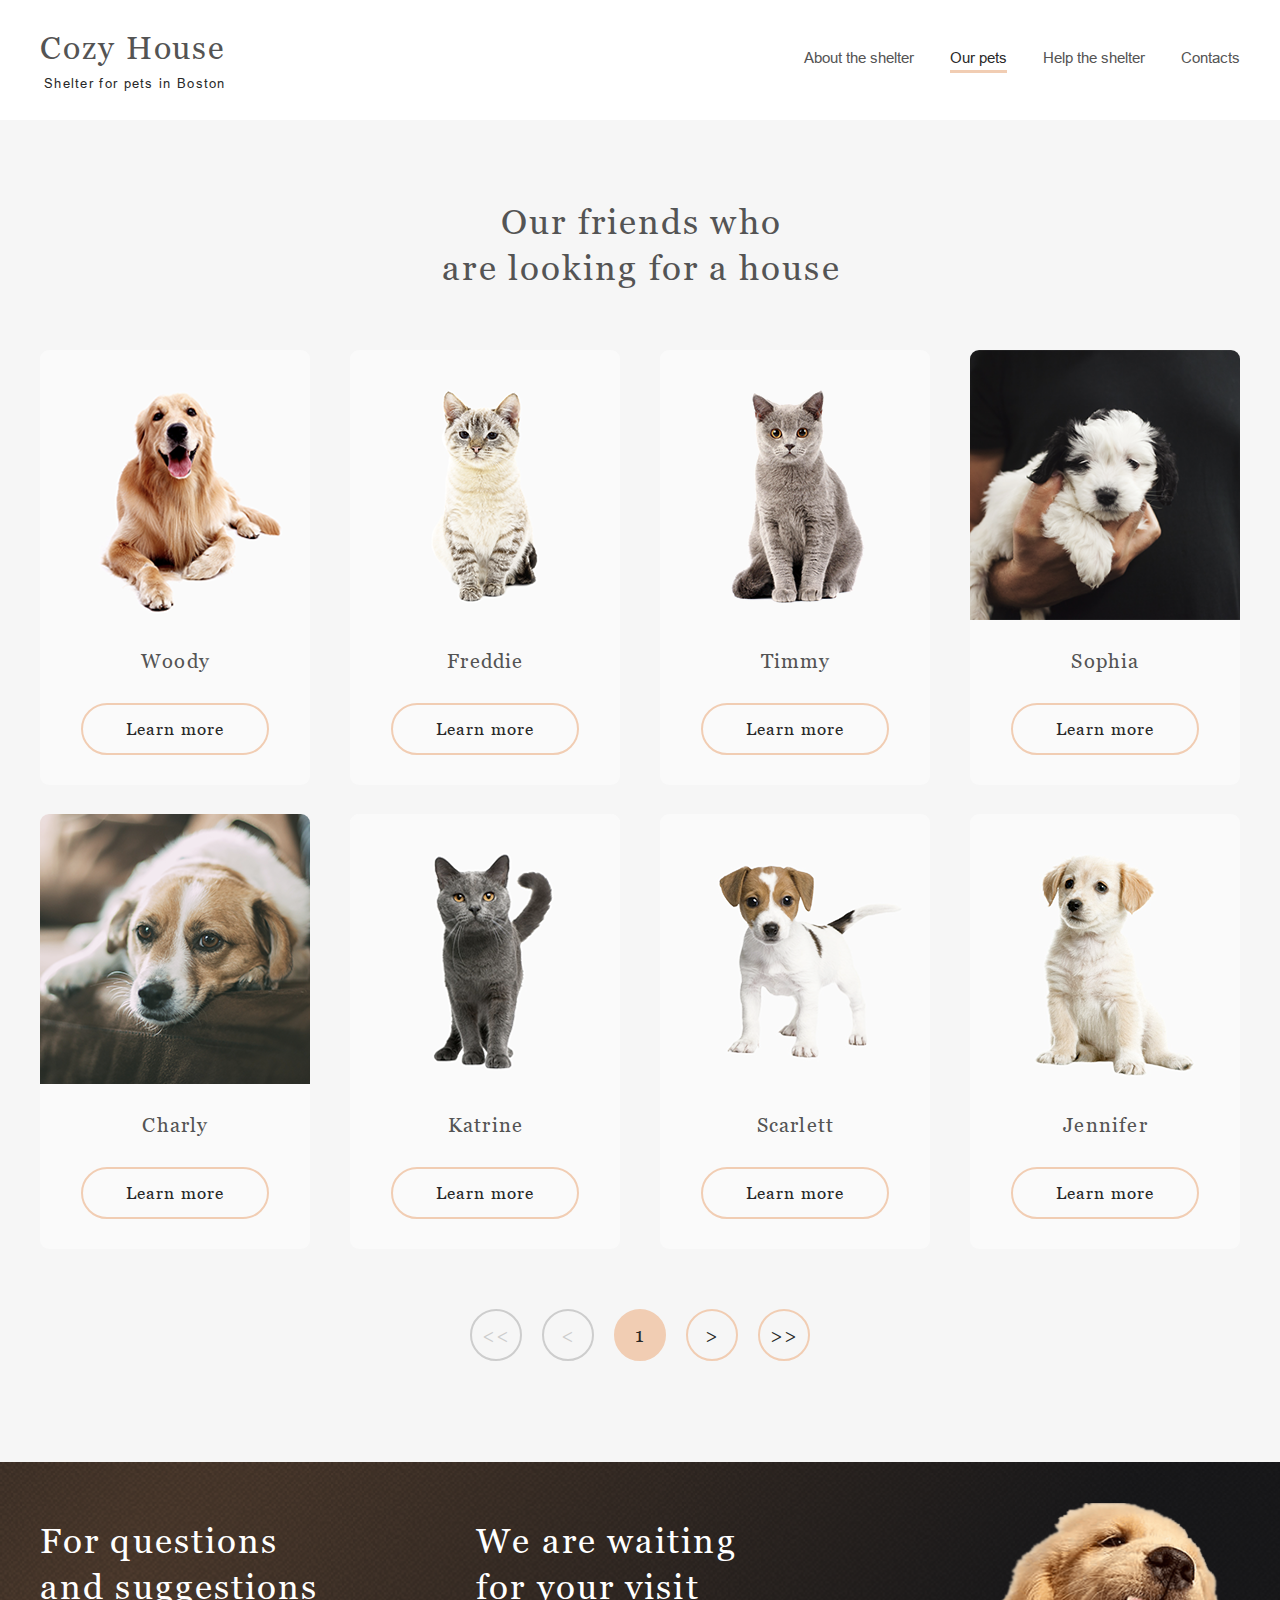
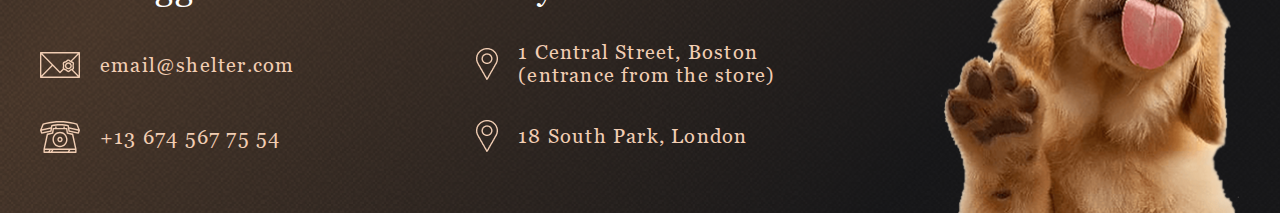
==== pages/pets/index.html @ 8d9d57c0 "init: add project" ====
<!DOCTYPE html>
<html lang="en">

<head>
	<meta charset="UTF-8">
	<meta http-equiv="X-UA-Compatible" content="IE=edge">
	<meta name="viewport" content="width=device-width, initial-scale=1.0">
	<link rel="stylesheet" href="style.css">
	<title>Shelter</title>
	<link rel="icon" href="../../assets/icons/favicon.png" type="image/png">
</head>

<body>
	<div class="wrapper">

		<header class="header">
			<div class="header__container __container">
				<div class="header__logo logo">
					<a class="logo__link" href="../main/index.html">
						<div class="logo__title">
							Cozy House
						</div>
						<div class="logo__text">
							Shelter for pets in Boston
						</div>
					</a>

				</div>
				<div class="header__menu menu">
					<nav class="menu__body">
						<ul class="menu__list">
							<li class="menu__item"><a class="menu__link" href="../main/index.html">About the shelter</a></li>
							<li class="menu__item"><a class="menu__link choose-link">Our pets</a></li>
							<li class="menu__item"><a class="menu__link" href="../main/index.html#help">Help the shelter</a>
							</li>
							<li class="menu__item"><a class="menu__link" href="#contact">Contacts</a></li>
						</ul>
					</nav>
				</div>
				<div class="header__burger burger">

					<a class="burger__menu"><span></span></a>

				</div>
				<div class="burger__back"></div>
			</div>
		</header>

		<main class="main">





			<section class="main__ourfriends ourfriends">
				<div class="ourfriends__container __container">
					<h1 class="ourfriends__title title">Our friends who <br> are looking for a house</h1>

					<div class="ourfriends__slider">


					</div>

					<div class="ourfriends__arrow-buttons">
						<div class="ourfriends__arrow-button b-left-all inactive">&lt;&lt; </div>
						<div class="ourfriends__arrow-button b-left inactive">&lt;</div>
						<div class="ourfriends__arrow-button b-center number">1</div>
						<div class="ourfriends__arrow-button b-right active">&gt;</div>
						<div class="ourfriends__arrow-button b-right-all active">&gt;&gt;</div>
					</div>
				</div>
			</section>


		</main>

		<footer id="contact" class="footer">
			<div class="footer__container __container">
				<div class="footer__content">
					<div class="footer__column1">
						<h2 class="footer__title">For questions and suggestions</h2>
						<div class="footer__contacts">
							<div class="footer__contact-email">
								<a class="footer__contact-link" href="mailto:email@shelter.com">
									<div class="footer__img-icon-contact">
										<img class="footer__img-icon" src="../../assets/icons/icon-email.svg" alt="email">
									</div>
									<div class="footer__text">email@shelter.com</div>
								</a>
							</div>
							<div class="footer__contact-tel">
								<a class="footer__contact-link" href="tel:+136745677554">
									<div class="footer__img-icon-contact">
										<img class="footer__img-icon" src="../../assets/icons/icon-phone.svg" alt="phone">
									</div>
									<div class="footer__text">+13 674 567 75 54</div>
								</a>
							</div>
						</div>
					</div>
					<div class="footer__column2">
						<h2 class="footer__title">We are waiting for your visit</h2>
						<div class="footer__contacts">
							<div class="footer__contact-adr1">
								<a class="footer__contact-link"
									href="https://www.google.com/maps/place/1+Centre+St,+Boston,+MA+02119,+%D0%A1%D0%A8%D0%90/@42.3299237,-71.0923747,19.5z/data=!4m6!3m5!1s0x89e37a260516d22d:0x67663c18c6a54ce9!8m2!3d42.3300628!4d-71.0920028!16s%2Fg%2F11td12jd0m"
									target="_blank">
									<div class="footer__img-icon-contact">
										<img class="footer__img-icon" src="../../assets/icons/pin.png" alt="pin">
									</div>
									<div class="footer__text">1 Central Street, Boston (entrance from the store)</div>
								</a>
							</div>
							<div class="footer__contact-adr2">
								<a class="footer__contact-link"
									href="https://www.google.com/maps/place/South+Park+Court,+18+S+Park+Rd,+London+SW19+8TD,+%D0%92%D0%B5%D0%BB%D0%B8%D0%BA%D0%BE%D0%B1%D1%80%D0%B8%D1%82%D0%B0%D0%BD%D0%B8%D1%8F/@51.4202461,-0.2002622,21z/data=!4m6!3m5!1s0x487608baa7401b31:0x18e66d9fcd2f7d77!8m2!3d51.4202685!4d-0.2001799!16s%2Fg%2F1wtbtc88"
									target="_blank">
									<div class="footer__img-icon-contact">
										<img class="footer__img-icon" src="../../assets/icons/pin.png" alt="pin">
									</div>
									<div class="footer__text">18 South Park, London </div>
								</a>
							</div>
						</div>
					</div>
				</div>
				<div class="footer__photo">
					<img class="footer__img" src="../../assets/images/footer-puppy.png" alt="big dog">
				</div>
			</div>
		</footer>

	</div>
	<script type="module" src="./index.js"></script>
</body>

</html>
---- pages/pets/style.css ----
@font-face {
  font-family: "Georgia";
  src: url("../../assets/fonts/Georgia/Georgia.woff2") format("woff2"),
    url("../../assets/fonts/Georgia/Georgia.woff") format("woff");
  font-weight: normal;
  font-style: normal;
  font-display: swap;
}

@font-face {
  font-family: "Georgia";
  src: url("../../assets/fonts/Georgia/Georgia-Italic.woff2") format("woff2"),
    url("../../assets/fonts/Georgia/Georgia-Italic.woff") format("woff");
  font-weight: normal;
  font-style: italic;
  font-display: swap;
}

@font-face {
  font-family: "Georgia";
  src: url("../../assets/fonts/Georgia/Georgia-BoldItalic.woff2")
      format("woff2"),
    url("../../assets/fonts/Georgia/Georgia-BoldItalic.woff") format("woff");
  font-weight: bold;
  font-style: italic;
  font-display: swap;
}

@font-face {
  font-family: "Georgia";
  src: url("../../assets/fonts/Georgia/Georgia-Bold.woff2") format("woff2"),
    url("../../assets/fonts/Georgia/Georgia-Bold.woff") format("woff");
  font-weight: bold;
  font-style: normal;
  font-display: swap;
}

@font-face {
  font-family: "Arial Narrow";
  src: url("../../assets/fonts/Arial/ArialNarrow-Bold.woff2") format("woff2"),
    url("../../assets/fonts/Arial/ArialNarrow-Bold.woff") format("woff");
  font-weight: bold;
  font-style: normal;
  font-display: swap;
}

@font-face {
  font-family: "Arial Narrow";
  src: url("../../assets/fonts/Arial/ArialNarrow-BoldItalic.woff2")
      format("woff2"),
    url("../../assets/fonts/Arial/ArialNarrow-BoldItalic.woff") format("woff");
  font-weight: bold;
  font-style: italic;
  font-display: swap;
}

@font-face {
  font-family: "Arial";
  src: url("../../assets/fonts/Arial/ArialMT.woff2") format("woff2"),
    url("../../assets/fonts/Arial/ArialMT.woff") format("woff");
  font-weight: normal;
  font-style: normal;
  font-display: swap;
}

@font-face {
  font-family: "Arial";
  src: url("../../assets/fonts/Arial/Arial-ItalicMT.woff2") format("woff2"),
    url("../../assets/fonts/Arial/Arial-ItalicMT.woff") format("woff");
  font-weight: normal;
  font-style: italic;
  font-display: swap;
}

@font-face {
  font-family: "Arial Narrow";
  src: url("../../assets/fonts/Arial/ArialNarrow.woff2") format("woff2"),
    url("../../assets/fonts/Arial/ArialNarrow.woff") format("woff");
  font-weight: normal;
  font-style: normal;
  font-display: swap;
}

@font-face {
  font-family: "Arial Narrow";
  src: url("../../assets/fonts/Arial/ArialNarrow-Italic.woff2") format("woff2"),
    url("../../assets/fonts/Arial/ArialNarrow-Italic.woff") format("woff");
  font-weight: normal;
  font-style: italic;
  font-display: swap;
}

@font-face {
  font-family: "Arial";
  src: url("../../assets/fonts/Arial/Arial-BoldMT.woff2") format("woff2"),
    url("../../assets/fonts/Arial/Arial-BoldMT.woff") format("woff");
  font-weight: bold;
  font-style: normal;
  font-display: swap;
}

@font-face {
  font-family: "Arial";
  src: url("../../assets/fonts/Arial/Arial-BoldItalicMT.woff2") format("woff2"),
    url("../../assets/fonts/Arial/Arial-BoldItalicMT.woff") format("woff");
  font-weight: bold;
  font-style: italic;
  font-display: swap;
}

@font-face {
  font-family: "Arial";
  src: url("../../assets/fonts/Arial/Arial-Black.woff2") format("woff2"),
    url("../../assets/fonts/Arial/Arial-Black.woff") format("woff");
  font-weight: 900;
  font-style: normal;
  font-display: swap;
}

*,
*:before,
*:after {
  padding: 0;
  margin: 0;
  border: 0;
  box-sizing: border-box;
}
a {
  text-decoration: none;
  color: inherit;
}
ul,
ol,
li {
  list-style: none;
}
img {
  vertical-align: top;
}
h1,
h2,
h3,
h4,
h5,
h6 {
  font-size: inherit;
  font-weight: inherit;
}
html,
body {
  height: 100%;
  line-height: 1;
  scroll-behavior: smooth;
}
.wrapper {
  overflow: hidden;
  display: flex;
  flex-direction: column;
  min-height: 100%;
}
.__container {
  max-width: 1280px;
  margin: 0px auto;
  padding: 0px 40px;
}
.header {
  position: absolute;
  width: 100%;
  top: 0;
  left: 0;
  background: #ffffff;
  z-index: 50;
  overflow: hidden;
}
.header__container {
  display: flex;
  padding-top: 30px;
  justify-content: space-between;
}
.header__logo {
  padding-bottom: 29px;
}
.logo__link {
  transition: 0.3s;
}
.logo__title {
  font-family: "Georgia";
  font-style: normal;
  font-weight: 400;

  font-size: 2rem;
  line-height: 110%;
  letter-spacing: 0.06em;
  color: #545454;
  padding: 1px 0px 0px 0px;
}
.logo__text {
  font-family: "Arial";
  font-style: normal;
  font-weight: 400;

  font-size: 0.81rem;
  line-height: 15px;
  letter-spacing: 0.1em;
  color: #292929;
  padding: 10px 0px 0px 4px;
}
.logo__link:hover,
.logo__link:active,
.logo__link:focus {
  opacity: 75%;
  box-shadow: 5px 5px 30px rgba(13, 13, 13, 0.144);
}
.menu__list {
  display: flex;
}
.menu__item {
  padding: 16px 0px 20px 36px;
}
.menu__link {
  font-family: "Arial";
  font-style: normal;
  font-weight: 400;

  font-size: 0.94rem;
  line-height: 160%;
  color: #545454;
  transition: color 0.3s, border-bottom 0.3s;
}
.choose-link {
  position: relative;
  color: #292929;
  cursor: default;
  pointer-events: none;
  border-bottom: 3px solid #f1cdb3;
  padding: 0px 0px 4px 0px;
}
.menu__link:not(.choose-link):hover {
  color: #292929;
}
.menu__link:not(.choose-link):active,
.menu__link:not(.choose-link):focus {
  color: #292929;
  border-bottom: 3px solid #f1cdb3;
  padding: 0px 0px 4px 0px;
}
.header__burger {
  display: none;
}
.burger__menu {
  transition: 0.9s;
}
.burger__back {
  position: fixed;
  visibility: hidden;
  width: 200%;
  height: 200%;
  background: rgba(41, 41, 41, 0.6);
  opacity: 0;
  transition: opacity 0.3s;
  z-index: -1;
  margin: -50px -50px -50px -50px;
}
.burger__back.burger-open {
  visibility: visible;
  opacity: 1;

  z-index: 54;
}
.main {
  flex: 1 1 auto;
  background: #f6f6f6;
}
.main__ourfriends {
  background: #f6f6f6;
}
.ourfriends__container {
  display: flex;
  flex-direction: column;
}
.ourfriends__title {
  padding: 200px 0px 0px 3px;
  align-self: center;
  width: 100%;
  text-align: center;
}
.title {
  font-family: "Georgia";
  font-style: normal;
  font-weight: 400;

  font-size: 2.19rem;
  line-height: 130%;
  letter-spacing: 0.06em;
  color: #545454;
}
.ourfriends__cards {
  display: none;
  padding: 59px 0px 0px 0px;
  margin-bottom: 50px;
  justify-content: center;
  align-items: center;
  gap: 29px 40px;
  flex-wrap: wrap;
  transition: 0.3s;
}
.ourfriends__cards.active {
  display: flex;
}
.ourfriends__slider {
  margin: auto;
  max-width: 1200px;
}
.ourfriends__card {
  display: flex;
  flex-direction: column;
  align-items: center;
  width: 270px;
  background: #fafafa;
  border-radius: 9px;

  transition: 0.9s;
}

.card__photo {
  flex: 1 1 auto;
}
.card__img {
  max-width: 100%;
  height: 270px;
  object-fit: cover;
  border-radius: 9px 9px 0px 0px;
}
.card__name {
  padding: 30px 0px 0px 1px;
  font-family: "Georgia";
  font-style: normal;
  font-weight: 400;

  font-size: 1.25rem;
  line-height: 23px;
  text-align: center;
  letter-spacing: 0.06em;
  color: #545454;
}
.card__button {
  padding: 30px 0px 30px 0px;
  display: flex;
  justify-content: center;
}
.card__text-button {
  display: inline-block;
  border: 2px solid #f1cdb3;
  border-radius: 100px;
  padding: 13px 43px 13px 43px;
  font-family: "Georgia";
  font-style: normal;
  font-weight: 400;

  font-size: 1.06rem;
  line-height: 130%;
  letter-spacing: 0.06em;
  color: #292929;
  transition: 0.3s;
}
.ourfriends__card:hover,
.ourfriends__card:focus,
.ourfriends__card:active {
  background: #ffffff;
  box-shadow: 0px 2px 35px 14px rgba(13, 13, 13, 0.04);
  cursor: pointer;
}
.ourfriends__card:hover .card__text-button {
  background: #fddcc4;
  border: 2px solid #fddcc4;
}
.ourfriends__card:active .card__text-button,
.ourfriends__card:focus .card__text-button {
  background: #fddcc4;
  border: 2px solid #fddcc4;
}

.popup {
  position: fixed;
  width: 100%;
  height: 100%;
  background: rgba(41, 41, 41, 0.6);
  top: 0;
  left: 0;
  display: flex;
  justify-content: center;
  align-items: center;
  opacity: 0;
  visibility: hidden;
  overflow-y: auto;
  overflow-x: hidden;
  transition: all 0.5s;
  z-index: 1;
}
.popup.open {
  opacity: 1;

  visibility: visible;
  transition: all 0.5s;
  z-index: 3000;
}

.popup.open .popup__content {
  transform: translate(0px, 0px);
  opacity: 1;
}
.popup__box {
  min-height: 100%;
  width: 900px;

  display: flex;
  align-items: center;
  justify-content: center;
  z-index: 3;
  transition: all 0.5s;
}
.popup__content {
  color: #000;

  background: #fafafa;
  border-radius: 9px;
  position: relative;
  transition: all 0.5s;
  opacity: 1;

  transform: translate(0px, -100%);
}
.popup__card {
  display: flex;
  max-width: 900px;
}
.popup__img-box {
  display: flex;
  align-items: center;
  flex: 1 0 55.56%;
}
.popup__img {
  width: 500px;
  height: 500px;
  border-radius: 9px 0px 0px 9px;
  object-fit: cover;
}
.popup__info {
  display: flex;
  flex-direction: column;
  flex: 1 0 44.44%;
  padding: 50px 20px 0px 29px;
}
.popup__title {
  margin: 0px 0px 10px 0px;
  font-family: "Georgia";
  font-style: normal;
  font-weight: 400;
  font-size: 2.19rem;
  line-height: 130%;
  letter-spacing: 0.06em;
  color: #000000;
}
.popup__name {
  font-family: "Georgia";
  font-style: normal;
  font-weight: 400;
  font-size: 1.25rem;
  line-height: 115%;
  letter-spacing: 0.06em;
  color: #000000;
}

.popup__text {
  font-family: "Georgia";
  font-style: normal;
  font-weight: 400;
  font-size: 0.94rem;
  padding: 41px 0px 42px 0px;
  line-height: 110%;
  letter-spacing: 0.06em;
  color: #000000;
}

.popup__menu {
  padding: 0px 0px 0px 15px;
}

.popup__block {
  list-style: disc;
  font-weight: 700;
  padding: 0px 0px 12px 0px;
  font-family: "Georgia";
  font-style: normal;
  font-size: 0.94rem;
  line-height: 110%;
  letter-spacing: 0.06em;
  color: #000000;
}
.popup__block::marker {
  color: #f1cdb3;
  font-size: 13px;
}

.block-text {
  font-weight: 400;
}

.popup__close {
  position: absolute;
  right: -41px;
  top: -52px;
  display: flex;
  width: 52px;
  height: 52px;
  justify-content: center;
  align-items: center;
  border: 2px solid #f1cdb3;
  border-radius: 100px;
}
.popup__close-text {
  color: #000;
  font-size: 30px;
  transform: rotate(45deg);
  font-weight: 700;
}
.popup__close:hover {
  background: #fddcc4;
  border: 2px solid #fddcc4;
  cursor: pointer;
}
.popup__close:focus,
.popup__close:active {
  background: #f1cdb3;
  border: 2px solid #f1cdb3;
  cursor: pointer;
}

.ourfriends__arrow-buttons {
  margin: 10px 0px 101px 0px;
  display: flex;
  justify-content: center;
}

.ourfriends__arrow-button {
  display: flex;
  align-items: center;
  justify-content: center;
  width: 52px;
  height: 52px;
  margin: 0px 10px 0px 10px;
  border: 2px solid #cdcdcd;
  border-radius: 100px;
  font-family: "Georgia";
  font-style: normal;
  font-weight: 400;
  font-size: 1.25rem;
  line-height: 115%;
  letter-spacing: 0.06em;
  color: #292929;
  transition: 0.3s;
}

.b-center.number {
  background: #f1cdb3;
  border: 2px solid #f1cdb3;
}
.b-center.number:active {
  background: #f1cdb3;
}

.ourfriends__arrow-button.inactive {
  border: 2px solid #cdcdcd;
  color: #cdcdcd;
}
.ourfriends__arrow-button.active {
  border: 2px solid #f1cdb3;
}
.ourfriends__arrow-button.active:hover {
  border: 2px solid #fddcc4;
  background: #fddcc4;
  cursor: pointer;
}

.footer {
  background: url("../../assets/images/footer-gradient-background.png");
  background-size: cover;
}
.footer__container {
  display: flex;
  align-items: flex-end;
}
.footer__content {
  display: flex;
}
.footer__column1 {
  padding: 0px 126px 0px 0px;
}
.footer__column2 {
  padding: 0px 143px 0px 0px;
}
.footer__title {
  padding: 57px 0px 0px 0px;
  font-family: "Georgia";
  font-style: normal;
  font-weight: 400;
  font-size: 2.19rem;
  line-height: 130%;
  letter-spacing: 0.06em;
  color: #ffffff;
}
.footer__contact-email {
  padding: 39px 0px 0px 0px;
}
.footer__contact-tel {
  padding: 40px 0px 60px 0px;
}
.footer__contact-adr1 {
  padding: 31px 0px 0px 0px;
}
.footer__contact-adr2 {
  padding: 33px 0px 61px 0px;
}
.footer__contact-link {
  display: flex;
  transition: 0.3s;
}
.footer__img-icon-contact {
  display: flex;
  align-items: center;
}
.footer__img-icon {
  padding: 0px 20px 0px 0px;
}
.footer__text {
  display: flex;
  font-family: "Georgia";
  font-style: normal;
  font-weight: 400;

  font-size: 1.25rem;
  line-height: 115%;
  letter-spacing: 0.06em;
  color: #f1cdb3;
  align-items: center;
}
.footer__contact-link:hover .footer__text,
.footer__contact-link:focus .footer__text,
.footer__contact-link:active .footer__text {
  color: #ffffffe0;
}
@media (max-width: 1278.99px) {
  .ourfriends__cards {
    max-height: 1393px;
    overflow: hidden;
    padding-top: 30px;
  }
}
@media (max-width: 1179.99px) {
  .ourfriends__button {
    padding: 60px 0px 100px 2px;
  }
  .footer {
    background: url("../../assets/images/footer-gradient-background768.png");
    background-size: cover;
  }
  .footer__container {
    display: flex;
    flex-wrap: wrap;
    justify-content: center;
    padding-top: 24px;
  }
  .footer__content {
    display: flex;
  }
  .footer__column1 {
    padding: 0px 43px 0px 34px;
  }
  .footer__column2 {
    padding: 0px 34px 0px 0px;
  }
  .footer__title {
    padding: 30px 0px 0px 0px;
  }
  .footer__photo {
    padding: 5px 0px 0px 0px;
  }
}
@media (max-width: 969.99px) {
  .ourfriends__arrow-buttons {
    margin: -10px 0px 77px 0px;
    display: flex;
    justify-content: center;
  }
}
@media (max-width: 859.99px) {
  .__container {
    max-width: 830px;
    padding: 0px 30px;
  }
  .header__container {
    padding-top: 30px;
  }
}
@media (max-width: 767.99px) {
  .popup__card {
    max-width: 630px;
  }
  .popup__img {
    width: 350px;
    height: 350px;
    border-radius: 9px 0px 0px 9px;
  }
  .popup__box {
    width: 630px;
  }
  .popup__info {
    padding: 10px 9px 10px 11px;
  }

  .popup__name {
    font-size: 1.25rem;
    line-height: 115%;
    letter-spacing: 0.06em;
    color: #000000;
  }

  .popup__text {
    font-size: 0.81rem;
    padding: 20px 0px 20px 0px;
  }

  .popup__menu {
    padding: 0px 0px 0px 15px;
  }

  .popup__block {
    padding: 0px 0px 6px 0px;
  }
}
@media (max-width: 766.99px) {
  .header__menu {
    position: fixed;
    top: 0;
    right: -320px;
    height: 100%;
    width: 320px;
    background: #ffffff;
    transition: 0.8s;
    z-index: 55;
  }
  .header__burger {
    position: relative;
    z-index: 125;
    flex: 0 0 50px;
    display: flex;
    justify-content: flex-end;
    align-items: center;
    cursor: pointer;
    transition: 0.8s;
    margin: -30px -19px 0px 0px;
  }
  .burger__menu {
    display: flex;
    position: relative;
    flex: 0 0 30px;
    height: 22px;
    flex-direction: column;
    justify-content: space-between;
    margin: 0px 10px 0px 10px;
  }
  .burger__menu::before,
  .burger__menu::after {
    content: "";
    background-color: #000000;
    height: 2px;
  }
  .burger__menu span {
    background-color: #000000;
    height: 2px;
  }

  body.burger-open {
    overflow: hidden;
  }

  .burger__menu.burger-open {
    transform: rotate(90deg);
  }
  .burger__back.burger-open {
    opacity: 1;

    z-index: 54;
  }
  .header__menu.burger-open {
    right: 0px;
  }
  .menu__body {
    display: flex;
    height: 100%;
    justify-content: center;
    position: relative;
  }
  .menu__list {
    position: absolute;
    flex-direction: column;
    align-items: center;
    justify-content: center;

    margin-top: 248px;
  }

  .menu__item {
    padding: 1px 0px 40px 0px;
  }
  .menu__link {
    font-size: 2rem;
  }
  .choose-link {
    pointer-events: auto;
    padding: 0px 0px 7px 0px;
  }
}
@media (max-width: 744.99px) {
  .ourfriends__container {
    align-items: center;
  }
  .ourfriends__choose {
    padding: 42px 0px 0px 0px;
    justify-content: center;
    flex-wrap: wrap;
    gap: 19px 80px;
    max-width: 330px;
  }
  .card__button {
    padding: 30px 0px 30px 0px;
  }
  .card__text-button {
    padding: 13px 43px 13px 43px;
  }
  .ourfriends__button {
    padding: 42px 0px 42px 0px;
  }
  .button__link {
    padding: 15px 44px 15px 44px;
  }
}
@media (max-width: 639.99px) {
  .ourfriends__cards {
    gap: 30px 40px;
    overflow: hidden;
    padding: 40px 0px 0px 0px;
  }
  .ourfriends__arrow-buttons {
    margin: 4px 0px 43px 0px;
    display: flex;
    justify-content: center;
  }
  .b-left {
    margin: 0px 5px 0px 5px;
  }
  .b-left-all {
    margin: 0px 5px 0px 5px;
  }
  .b-center {
    margin: 0px 5px 0px 5px;
  }
  .b-right {
    margin: 0px 5px 0px 5px;
  }
  .b-right-all {
    margin: 0px 5px 0px 5px;
  }
}
@media (max-width: 629.99px) {
  .footer {
    background: url("../../assets/images/footer-gradient-background320.png");
    background-size: cover;
  }
  .footer__container {
    display: flex;
    flex-wrap: wrap;
  }
  .footer__content {
    display: flex;
    flex-direction: column;
  }
  .footer__column1 {
    padding: 0px 11px 0px 11px;
  }
  .footer__column2 {
    padding: 0px 11px 0px 11px;
  }
  .footer__contact-email {
    padding: 39px 0px 0px 13px;
  }
  .footer__contact-tel {
    padding: 40px 0px 10px 19px;
  }
  .footer__contact-adr1 {
    margin: 0px -10px 0px -11px;
    padding: 39px 0px 0px 0px;
  }
  .footer__contact-adr2 {
    margin: 0px 0px 0px -11px;
    padding: 40px 0px 35px 0px;
  }
  .footer__img-icon-contact {
    display: flex;
    align-items: center;
  }
  .footer__photo {
    display: flex;
  }
}
@media (max-width: 409.99px) {
  .ourfriends__title {
    font-size: 1.56rem;
    padding: 162px 0px 0px 0px;
  }
}
@media (max-width: 344.99px) {
  .__container {
    max-width: 320px;
    padding: 0px 10px;
  }
  .header__container {
    padding-top: 30px;
  }
  .header__logo {
    padding: 0px 0px 29px 10px;
  }
  .header__burger {
    margin: -30px 0px 0px 0px;
  }
  .footer {
    background: url("../../assets/images/footer-gradient-background320.png");
    background-size: cover;
  }
  .footer__container {
    display: flex;
    flex-wrap: wrap;
  }
  .footer__title {
    padding: 30px 0px 0px 0px;

    font-size: 1.56rem;
    text-align: center;
  }
  .footer__content {
    display: flex;
    flex-direction: column;
  }
  .footer__column1 {
    padding: 0px 11px 0px 11px;
  }
  .footer__column2 {
    padding: 0px 11px 0px 11px;
  }
  .footer__contact-email {
    padding: 39px 0px 0px 13px;
  }
  .footer__contact-tel {
    padding: 40px 0px 10px 19px;
  }
  .footer__contact-adr1 {
    margin: 0px -10px 0px -11px;
    padding: 39px 0px 0px 0px;
  }
  .footer__contact-adr2 {
    margin: 0px 0px 0px -11px;
    padding: 40px 0px 35px 0px;
  }
  .footer__img-icon-contact {
    display: flex;
    align-items: center;
  }
  .footer__img-icon {
    padding: 0px 20px 0px 0px;
  }
  .footer__text {
    display: flex;
    font-family: "Georgia";
    font-style: normal;
    font-weight: 400;
    font-size: 1.25rem;
    line-height: 115%;
    letter-spacing: 0.06em;
    color: #f1cdb3;
    align-items: center;
  }
  .footer__photo {
    width: 87%;
    margin: auto;
  }
  .footer__img {
    width: 100%;
  }
}
@media (max-width: 320.99px) {
  .popup__box {
    max-height: 340px;
    width: 240px;
  }
  .popup__title {
    padding: 1px 0px 0px 2px;
  }
  .popup__card {
    flex-direction: column;
    max-width: 240px;
  }

  .popup__img-box {
    display: none;
  }
  .popup__info {
    letter-spacing: 0.11em;
    align-items: center;
    padding: 10px 10px 10px 10px;
  }

  .popup__name {
    text-align: center;

    padding: 0px 0px 0px 0px;
  }

  .popup__text {
    letter-spacing: 0.06em;
    font-size: 0.81rem;
    padding: 18px 0px 22px 0px;
    text-align: justify;
  }

  .popup__menu {
    text-align: left;
  }

  .popup__block {
    text-align: justify;
    padding: 0px 0px 6px 0px;
  }

  .popup__close {
    right: -30px;
    top: -52px;
  }
}
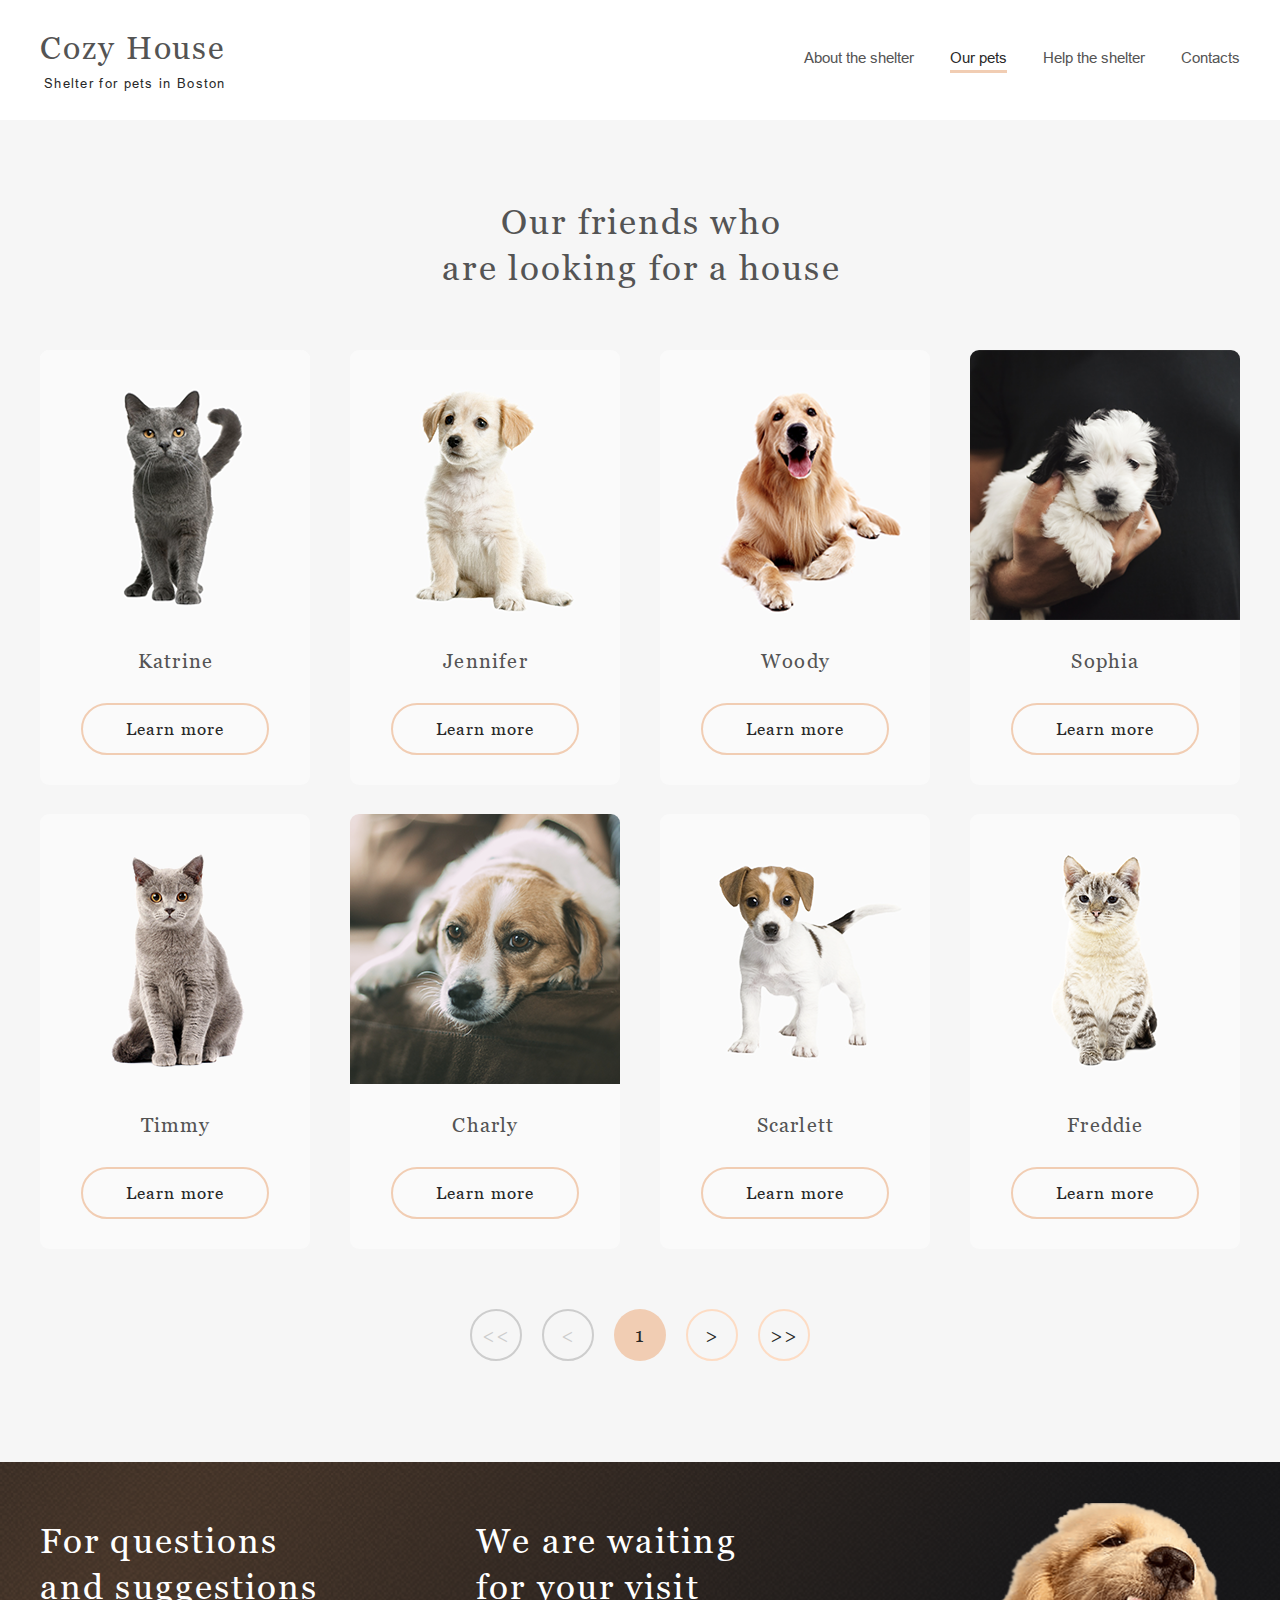
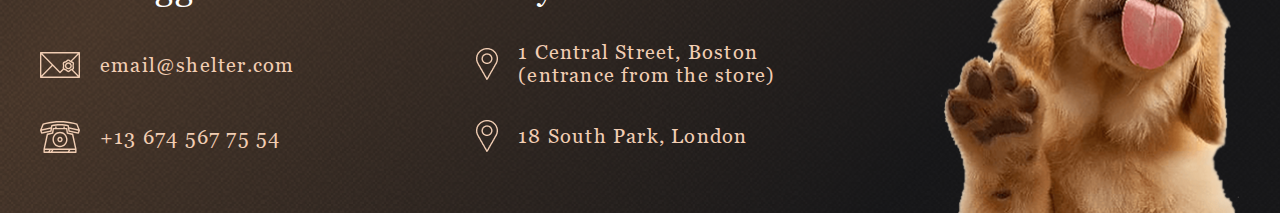
==== commit aa9271cb: "init: add project" ====
--- a/pages/pets/index.html
+++ b/pages/pets/index.html
@@ -30,7 +30,7 @@
 					<nav class="menu__body">
 						<ul class="menu__list">
 							<li class="menu__item"><a class="menu__link" href="../main/index.html">About the shelter</a></li>
-							<li class="menu__item"><a class="menu__link choose-link">Our pets</a></li>
+							<li class="menu__item"><a class="menu__link choose-link" href="">Our pets</a></li>
 							<li class="menu__item"><a class="menu__link" href="../main/index.html#help">Help the shelter</a>
 							</li>
 							<li class="menu__item"><a class="menu__link" href="#contact">Contacts</a></li>
@@ -42,7 +42,6 @@
 					<a class="burger__menu"><span></span></a>
 
 				</div>
-				<div class="burger__back"></div>
 			</div>
 		</header>
 
@@ -55,18 +54,89 @@
 			<section class="main__ourfriends ourfriends">
 				<div class="ourfriends__container __container">
 					<h1 class="ourfriends__title title">Our friends who <br> are looking for a house</h1>
-
 					<div class="ourfriends__slider">
-
-
-					</div>
-
+						<div class="ourfriends__cards cards">
+							<div class="ourfriends__card card">
+								<div class="card__photo">
+									<img class="card__img" src="../../assets/images/katrine.png" alt="katrine">
+								</div>
+								<div class="card__name name">Katrine</div>
+								<div class="card__button">
+									<div class="card__text-button">Learn more</div>
+								</div>
+							</div>
+
+							<div class="ourfriends__card card">
+								<div class="card__photo">
+									<img class="card__img" src="../../assets/images/jennifer.png" alt="jennifer">
+								</div>
+								<div class="card__name name">Jennifer</div>
+								<div class="card__button">
+									<div class="card__text-button">Learn more</div>
+								</div>
+							</div>
+							<div class="ourfriends__card card">
+								<div class="card__photo">
+									<img class="card__img" src="../../assets/images/woody.png" alt="woody">
+								</div>
+								<div class="card__name name">Woody</div>
+								<div class="card__button">
+									<div class="card__text-button">Learn more</div>
+								</div>
+							</div>
+							<div class="ourfriends__card card">
+								<div class="card__photo">
+									<img class="card__img" src="../../assets/images/sophia.png" alt="sophia">
+								</div>
+								<div class="card__name name">Sophia</div>
+								<div class="card__button">
+									<div class="card__text-button">Learn more</div>
+								</div>
+							</div>
+							<div class="ourfriends__card card">
+								<div class="card__photo">
+									<img class="card__img" src="../../assets/images/timmy.png" alt="timmy">
+								</div>
+								<div class="card__name name">Timmy</div>
+								<div class="card__button">
+									<div class="card__text-button">Learn more</div>
+								</div>
+							</div>
+							<div class="ourfriends__card card">
+								<div class="card__photo">
+									<img class="card__img" src="../../assets/images/charly.png" alt="charly">
+								</div>
+								<div class="card__name name">Charly</div>
+								<div class="card__button">
+									<div class="card__text-button">Learn more</div>
+								</div>
+							</div>
+							<div class="ourfriends__card card">
+								<div class="card__photo">
+									<img class="card__img" src="../../assets/images/scarlett.png" alt="scarlett">
+								</div>
+								<div class="card__name name">Scarlett</div>
+								<div class="card__button">
+									<div class="card__text-button">Learn more</div>
+								</div>
+							</div>
+							<div class="ourfriends__card card">
+								<div class="card__photo">
+									<img class="card__img" src="../../assets/images/freddie.png" alt="freddie">
+								</div>
+								<div class="card__name name">Freddie</div>
+								<div class="card__button">
+									<div class="card__text-button">Learn more</div>
+								</div>
+							</div>
+						</div>
+					</div>
 					<div class="ourfriends__arrow-buttons">
-						<div class="ourfriends__arrow-button b-left-all inactive">&lt;&lt; </div>
-						<div class="ourfriends__arrow-button b-left inactive">&lt;</div>
-						<div class="ourfriends__arrow-button b-center number">1</div>
-						<div class="ourfriends__arrow-button b-right active">&gt;</div>
-						<div class="ourfriends__arrow-button b-right-all active">&gt;&gt;</div>
+						<div class="ourfriends__arrow-button-left">&lt;&lt; </div>
+						<div class="ourfriends__arrow-button-left">&lt;</div>
+						<div class="ourfriends__arrow-button-center">1</div>
+						<div class="ourfriends__arrow-button-right">&gt;</div>
+						<div class="ourfriends__arrow-button-right">&gt;&gt;</div>
 					</div>
 				</div>
 			</section>
@@ -74,7 +144,7 @@
 
 		</main>
 
-		<footer id="contact" class="footer">
+		 <footer id="contact" class="footer">
 			<div class="footer__container __container">
 				<div class="footer__content">
 					<div class="footer__column1">
@@ -128,10 +198,10 @@
 					<img class="footer__img" src="../../assets/images/footer-puppy.png" alt="big dog">
 				</div>
 			</div>
-		</footer>
+		</footer> 
 
 	</div>
-	<script type="module" src="./index.js"></script>
+	<script src="index.js"></script>
 </body>
 
 </html>--- a/pages/pets/style.css
+++ b/pages/pets/style.css
@@ -187,7 +187,7 @@
   font-family: "Georgia";
   font-style: normal;
   font-weight: 400;
-
+  /* font-size: 32px; */
   font-size: 2rem;
   line-height: 110%;
   letter-spacing: 0.06em;
@@ -198,7 +198,7 @@
   font-family: "Arial";
   font-style: normal;
   font-weight: 400;
-
+  /* font-size: 13px; */
   font-size: 0.81rem;
   line-height: 15px;
   letter-spacing: 0.1em;
@@ -221,11 +221,11 @@
   font-family: "Arial";
   font-style: normal;
   font-weight: 400;
-
+  /* font-size: 15px; */
   font-size: 0.94rem;
   line-height: 160%;
   color: #545454;
-  transition: color 0.3s, border-bottom 0.3s;
+  transition: 0.3s;
 }
 .choose-link {
   position: relative;
@@ -247,26 +247,6 @@
 .header__burger {
   display: none;
 }
-.burger__menu {
-  transition: 0.9s;
-}
-.burger__back {
-  position: fixed;
-  visibility: hidden;
-  width: 200%;
-  height: 200%;
-  background: rgba(41, 41, 41, 0.6);
-  opacity: 0;
-  transition: opacity 0.3s;
-  z-index: -1;
-  margin: -50px -50px -50px -50px;
-}
-.burger__back.burger-open {
-  visibility: visible;
-  opacity: 1;
-
-  z-index: 54;
-}
 .main {
   flex: 1 1 auto;
   background: #f6f6f6;
@@ -288,14 +268,14 @@
   font-family: "Georgia";
   font-style: normal;
   font-weight: 400;
-
+  /* font-size: 35px; */
   font-size: 2.19rem;
   line-height: 130%;
   letter-spacing: 0.06em;
   color: #545454;
 }
 .ourfriends__cards {
-  display: none;
+  display: flex;
   padding: 59px 0px 0px 0px;
   margin-bottom: 50px;
   justify-content: center;
@@ -304,12 +284,8 @@
   flex-wrap: wrap;
   transition: 0.3s;
 }
-.ourfriends__cards.active {
-  display: flex;
-}
 .ourfriends__slider {
   margin: auto;
-  max-width: 1200px;
 }
 .ourfriends__card {
   display: flex;
@@ -318,10 +294,12 @@
   width: 270px;
   background: #fafafa;
   border-radius: 9px;
-
-  transition: 0.9s;
-}
-
+  transition: 0.3s;
+}
+.card {
+  display: flex;
+  flex-direction: column;
+}
 .card__photo {
   flex: 1 1 auto;
 }
@@ -336,7 +314,7 @@
   font-family: "Georgia";
   font-style: normal;
   font-weight: 400;
-
+  /* font-size: 20px; */
   font-size: 1.25rem;
   line-height: 23px;
   text-align: center;
@@ -356,7 +334,7 @@
   font-family: "Georgia";
   font-style: normal;
   font-weight: 400;
-
+  /* font-size: 17px; */
   font-size: 1.06rem;
   line-height: 130%;
   letter-spacing: 0.06em;
@@ -379,170 +357,12 @@
   background: #fddcc4;
   border: 2px solid #fddcc4;
 }
-
-.popup {
-  position: fixed;
-  width: 100%;
-  height: 100%;
-  background: rgba(41, 41, 41, 0.6);
-  top: 0;
-  left: 0;
-  display: flex;
-  justify-content: center;
-  align-items: center;
-  opacity: 0;
-  visibility: hidden;
-  overflow-y: auto;
-  overflow-x: hidden;
-  transition: all 0.5s;
-  z-index: 1;
-}
-.popup.open {
-  opacity: 1;
-
-  visibility: visible;
-  transition: all 0.5s;
-  z-index: 3000;
-}
-
-.popup.open .popup__content {
-  transform: translate(0px, 0px);
-  opacity: 1;
-}
-.popup__box {
-  min-height: 100%;
-  width: 900px;
-
-  display: flex;
-  align-items: center;
-  justify-content: center;
-  z-index: 3;
-  transition: all 0.5s;
-}
-.popup__content {
-  color: #000;
-
-  background: #fafafa;
-  border-radius: 9px;
-  position: relative;
-  transition: all 0.5s;
-  opacity: 1;
-
-  transform: translate(0px, -100%);
-}
-.popup__card {
-  display: flex;
-  max-width: 900px;
-}
-.popup__img-box {
-  display: flex;
-  align-items: center;
-  flex: 1 0 55.56%;
-}
-.popup__img {
-  width: 500px;
-  height: 500px;
-  border-radius: 9px 0px 0px 9px;
-  object-fit: cover;
-}
-.popup__info {
-  display: flex;
-  flex-direction: column;
-  flex: 1 0 44.44%;
-  padding: 50px 20px 0px 29px;
-}
-.popup__title {
-  margin: 0px 0px 10px 0px;
-  font-family: "Georgia";
-  font-style: normal;
-  font-weight: 400;
-  font-size: 2.19rem;
-  line-height: 130%;
-  letter-spacing: 0.06em;
-  color: #000000;
-}
-.popup__name {
-  font-family: "Georgia";
-  font-style: normal;
-  font-weight: 400;
-  font-size: 1.25rem;
-  line-height: 115%;
-  letter-spacing: 0.06em;
-  color: #000000;
-}
-
-.popup__text {
-  font-family: "Georgia";
-  font-style: normal;
-  font-weight: 400;
-  font-size: 0.94rem;
-  padding: 41px 0px 42px 0px;
-  line-height: 110%;
-  letter-spacing: 0.06em;
-  color: #000000;
-}
-
-.popup__menu {
-  padding: 0px 0px 0px 15px;
-}
-
-.popup__block {
-  list-style: disc;
-  font-weight: 700;
-  padding: 0px 0px 12px 0px;
-  font-family: "Georgia";
-  font-style: normal;
-  font-size: 0.94rem;
-  line-height: 110%;
-  letter-spacing: 0.06em;
-  color: #000000;
-}
-.popup__block::marker {
-  color: #f1cdb3;
-  font-size: 13px;
-}
-
-.block-text {
-  font-weight: 400;
-}
-
-.popup__close {
-  position: absolute;
-  right: -41px;
-  top: -52px;
-  display: flex;
-  width: 52px;
-  height: 52px;
-  justify-content: center;
-  align-items: center;
-  border: 2px solid #f1cdb3;
-  border-radius: 100px;
-}
-.popup__close-text {
-  color: #000;
-  font-size: 30px;
-  transform: rotate(45deg);
-  font-weight: 700;
-}
-.popup__close:hover {
-  background: #fddcc4;
-  border: 2px solid #fddcc4;
-  cursor: pointer;
-}
-.popup__close:focus,
-.popup__close:active {
-  background: #f1cdb3;
-  border: 2px solid #f1cdb3;
-  cursor: pointer;
-}
-
 .ourfriends__arrow-buttons {
   margin: 10px 0px 101px 0px;
   display: flex;
   justify-content: center;
 }
-
-.ourfriends__arrow-button {
+.ourfriends__arrow-button-left {
   display: flex;
   align-items: center;
   justify-content: center;
@@ -554,34 +374,71 @@
   font-family: "Georgia";
   font-style: normal;
   font-weight: 400;
+  /* font-size: 20px; */
   font-size: 1.25rem;
   line-height: 115%;
   letter-spacing: 0.06em;
+  color: #cdcdcd;
+  transition: 0.3s;
+}
+.ourfriends__arrow-button-left:hover,
+.ourfriends__arrow-button-left:active,
+.ourfriends__arrow-button-left:focus {
+  cursor: default;
+}
+.ourfriends__arrow-button-center {
+  display: flex;
+  align-items: center;
+  justify-content: center;
+  width: 52px;
+  height: 52px;
+  margin: 0px 10px 0px 10px;
+  background: #f1cdb3;
+  border-radius: 100px;
+  font-family: "Georgia";
+  font-style: normal;
+  font-weight: 400;
+  /* font-size: 20px; */
+  font-size: 1.25rem;
+  line-height: 115%;
+  letter-spacing: 0.06em;
   color: #292929;
   transition: 0.3s;
 }
-
-.b-center.number {
+.ourfriends__arrow-button-center:hover,
+.ourfriends__arrow-button-center:active,
+.ourfriends__arrow-button-center:focus {
+  cursor: default;
+}
+.ourfriends__arrow-button-right {
+  display: flex;
+  align-items: center;
+  justify-content: center;
+  width: 52px;
+  height: 52px;
+  margin: 0px 10px 0px 10px;
+  border: 2px solid #fddcc4;
+  border-radius: 100px;
+  font-family: "Georgia";
+  font-style: normal;
+  font-weight: 400;
+  /* font-size: 20px; */
+  font-size: 1.25rem;
+  line-height: 115%;
+  letter-spacing: 0.06em;
+  color: #292929;
+  transition: 0.3s;
+}
+.ourfriends__arrow-button-right:hover {
+  cursor: pointer;
+  background: #fddcc4;
+}
+.ourfriends__arrow-button-right:active,
+.ourfriends__arrow-button-right:focus {
+  cursor: pointer;
   background: #f1cdb3;
   border: 2px solid #f1cdb3;
 }
-.b-center.number:active {
-  background: #f1cdb3;
-}
-
-.ourfriends__arrow-button.inactive {
-  border: 2px solid #cdcdcd;
-  color: #cdcdcd;
-}
-.ourfriends__arrow-button.active {
-  border: 2px solid #f1cdb3;
-}
-.ourfriends__arrow-button.active:hover {
-  border: 2px solid #fddcc4;
-  background: #fddcc4;
-  cursor: pointer;
-}
-
 .footer {
   background: url("../../assets/images/footer-gradient-background.png");
   background-size: cover;
@@ -604,6 +461,7 @@
   font-family: "Georgia";
   font-style: normal;
   font-weight: 400;
+  /* font-size: 35px; */
   font-size: 2.19rem;
   line-height: 130%;
   letter-spacing: 0.06em;
@@ -637,7 +495,7 @@
   font-family: "Georgia";
   font-style: normal;
   font-weight: 400;
-
+  /* font-size: 20px; */
   font-size: 1.25rem;
   line-height: 115%;
   letter-spacing: 0.06em;
@@ -702,63 +560,17 @@
     padding-top: 30px;
   }
 }
-@media (max-width: 767.99px) {
-  .popup__card {
-    max-width: 630px;
-  }
-  .popup__img {
-    width: 350px;
-    height: 350px;
-    border-radius: 9px 0px 0px 9px;
-  }
-  .popup__box {
-    width: 630px;
-  }
-  .popup__info {
-    padding: 10px 9px 10px 11px;
-  }
-
-  .popup__name {
-    font-size: 1.25rem;
-    line-height: 115%;
-    letter-spacing: 0.06em;
-    color: #000000;
-  }
-
-  .popup__text {
-    font-size: 0.81rem;
-    padding: 20px 0px 20px 0px;
-  }
-
-  .popup__menu {
-    padding: 0px 0px 0px 15px;
-  }
-
-  .popup__block {
-    padding: 0px 0px 6px 0px;
-  }
-}
 @media (max-width: 766.99px) {
   .header__menu {
-    position: fixed;
-    top: 0;
-    right: -320px;
-    height: 100%;
-    width: 320px;
-    background: #ffffff;
-    transition: 0.8s;
-    z-index: 55;
+    display: none;
   }
   .header__burger {
     position: relative;
-    z-index: 125;
+    z-index: 5;
     flex: 0 0 50px;
     display: flex;
     justify-content: flex-end;
     align-items: center;
-    cursor: pointer;
-    transition: 0.8s;
-    margin: -30px -19px 0px 0px;
   }
   .burger__menu {
     display: flex;
@@ -767,7 +579,7 @@
     height: 22px;
     flex-direction: column;
     justify-content: space-between;
-    margin: 0px 10px 0px 10px;
+    margin: 0px 10px 30px 10px;
   }
   .burger__menu::before,
   .burger__menu::after {
@@ -779,53 +591,13 @@
     background-color: #000000;
     height: 2px;
   }
-
-  body.burger-open {
-    overflow: hidden;
-  }
-
-  .burger__menu.burger-open {
-    transform: rotate(90deg);
-  }
-  .burger__back.burger-open {
-    opacity: 1;
-
-    z-index: 54;
-  }
-  .header__menu.burger-open {
-    right: 0px;
-  }
-  .menu__body {
-    display: flex;
-    height: 100%;
-    justify-content: center;
-    position: relative;
-  }
-  .menu__list {
-    position: absolute;
-    flex-direction: column;
-    align-items: center;
-    justify-content: center;
-
-    margin-top: 248px;
-  }
-
-  .menu__item {
-    padding: 1px 0px 40px 0px;
-  }
-  .menu__link {
-    font-size: 2rem;
-  }
-  .choose-link {
-    pointer-events: auto;
-    padding: 0px 0px 7px 0px;
-  }
 }
 @media (max-width: 744.99px) {
   .ourfriends__container {
     align-items: center;
   }
   .ourfriends__choose {
+    
     padding: 42px 0px 0px 0px;
     justify-content: center;
     flex-wrap: wrap;
@@ -856,19 +628,13 @@
     display: flex;
     justify-content: center;
   }
-  .b-left {
+  .ourfriends__arrow-button-left {
     margin: 0px 5px 0px 5px;
   }
-  .b-left-all {
+  .ourfriends__arrow-button-center {
     margin: 0px 5px 0px 5px;
   }
-  .b-center {
-    margin: 0px 5px 0px 5px;
-  }
-  .b-right {
-    margin: 0px 5px 0px 5px;
-  }
-  .b-right-all {
+  .ourfriends__arrow-button-right {
     margin: 0px 5px 0px 5px;
   }
 }
@@ -915,7 +681,8 @@
 }
 @media (max-width: 409.99px) {
   .ourfriends__title {
-    font-size: 1.56rem;
+    /* font-size: 25px; */
+	 font-size: 1.56rem;
     padding: 162px 0px 0px 0px;
   }
 }
@@ -930,9 +697,6 @@
   .header__logo {
     padding: 0px 0px 29px 10px;
   }
-  .header__burger {
-    margin: -30px 0px 0px 0px;
-  }
   .footer {
     background: url("../../assets/images/footer-gradient-background320.png");
     background-size: cover;
@@ -943,8 +707,8 @@
   }
   .footer__title {
     padding: 30px 0px 0px 0px;
-
-    font-size: 1.56rem;
+    /* font-size: 25px; */
+	 font-size: 1.56rem;
     text-align: center;
   }
   .footer__content {
@@ -983,7 +747,8 @@
     font-family: "Georgia";
     font-style: normal;
     font-weight: 400;
-    font-size: 1.25rem;
+    /* font-size: 20px; */
+	 font-size: 1.25rem;
     line-height: 115%;
     letter-spacing: 0.06em;
     color: #f1cdb3;
@@ -997,52 +762,3 @@
     width: 100%;
   }
 }
-@media (max-width: 320.99px) {
-  .popup__box {
-    max-height: 340px;
-    width: 240px;
-  }
-  .popup__title {
-    padding: 1px 0px 0px 2px;
-  }
-  .popup__card {
-    flex-direction: column;
-    max-width: 240px;
-  }
-
-  .popup__img-box {
-    display: none;
-  }
-  .popup__info {
-    letter-spacing: 0.11em;
-    align-items: center;
-    padding: 10px 10px 10px 10px;
-  }
-
-  .popup__name {
-    text-align: center;
-
-    padding: 0px 0px 0px 0px;
-  }
-
-  .popup__text {
-    letter-spacing: 0.06em;
-    font-size: 0.81rem;
-    padding: 18px 0px 22px 0px;
-    text-align: justify;
-  }
-
-  .popup__menu {
-    text-align: left;
-  }
-
-  .popup__block {
-    text-align: justify;
-    padding: 0px 0px 6px 0px;
-  }
-
-  .popup__close {
-    right: -30px;
-    top: -52px;
-  }
-}
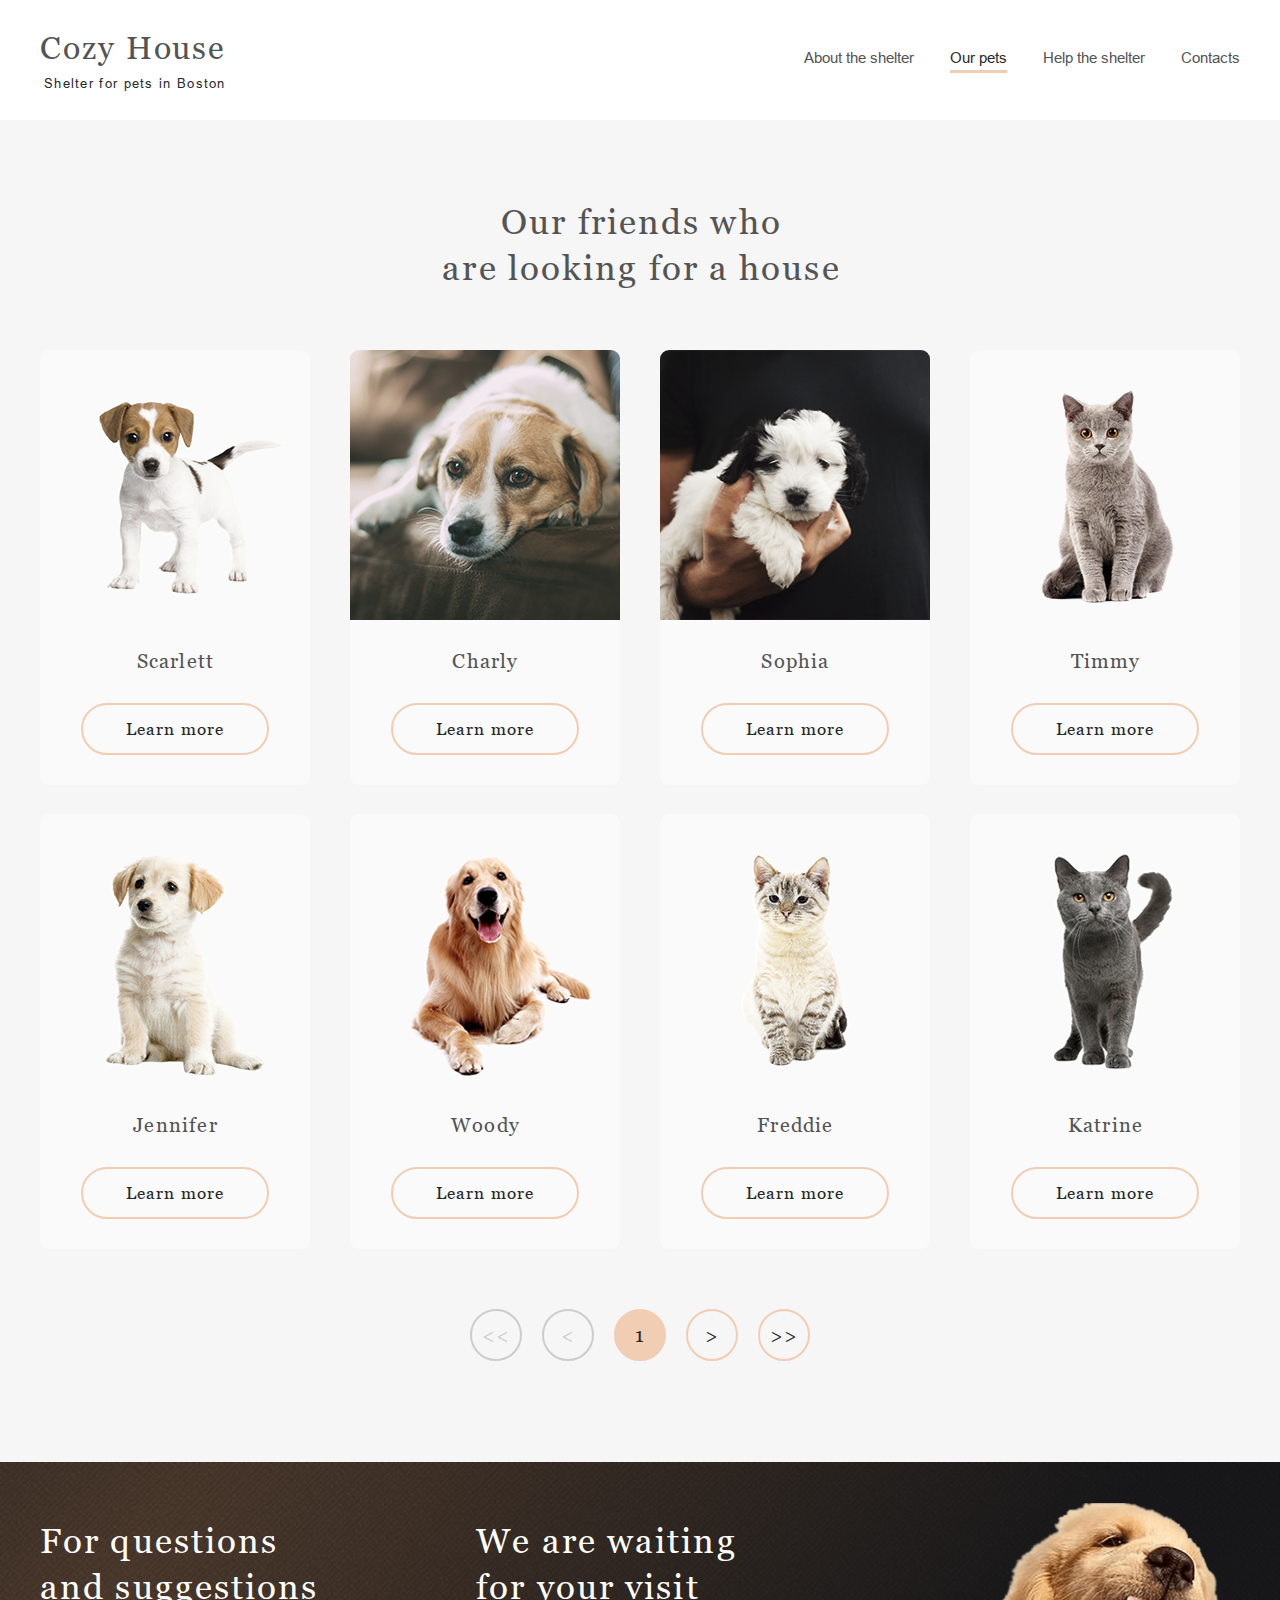
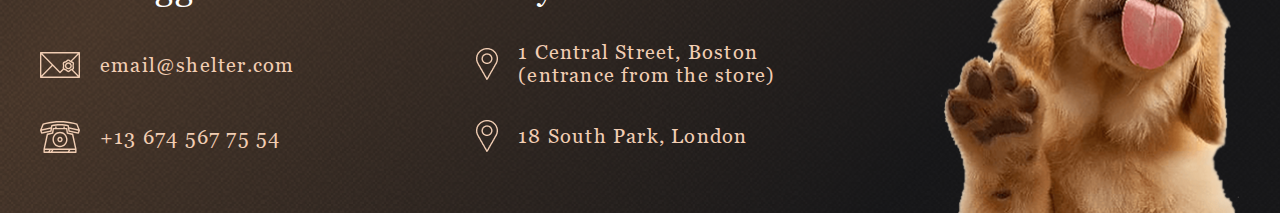
==== commit a3fa8f3a: "init: add project" ====
--- a/pages/pets/index.html
+++ b/pages/pets/index.html
@@ -30,7 +30,7 @@
 					<nav class="menu__body">
 						<ul class="menu__list">
 							<li class="menu__item"><a class="menu__link" href="../main/index.html">About the shelter</a></li>
-							<li class="menu__item"><a class="menu__link choose-link" href="">Our pets</a></li>
+							<li class="menu__item"><a class="menu__link choose-link">Our pets</a></li>
 							<li class="menu__item"><a class="menu__link" href="../main/index.html#help">Help the shelter</a>
 							</li>
 							<li class="menu__item"><a class="menu__link" href="#contact">Contacts</a></li>
@@ -42,6 +42,7 @@
 					<a class="burger__menu"><span></span></a>
 
 				</div>
+				<div class="burger__back"></div>
 			</div>
 		</header>
 
@@ -54,89 +55,18 @@
 			<section class="main__ourfriends ourfriends">
 				<div class="ourfriends__container __container">
 					<h1 class="ourfriends__title title">Our friends who <br> are looking for a house</h1>
+
 					<div class="ourfriends__slider">
-						<div class="ourfriends__cards cards">
-							<div class="ourfriends__card card">
-								<div class="card__photo">
-									<img class="card__img" src="../../assets/images/katrine.png" alt="katrine">
-								</div>
-								<div class="card__name name">Katrine</div>
-								<div class="card__button">
-									<div class="card__text-button">Learn more</div>
-								</div>
-							</div>
 
-							<div class="ourfriends__card card">
-								<div class="card__photo">
-									<img class="card__img" src="../../assets/images/jennifer.png" alt="jennifer">
-								</div>
-								<div class="card__name name">Jennifer</div>
-								<div class="card__button">
-									<div class="card__text-button">Learn more</div>
-								</div>
-							</div>
-							<div class="ourfriends__card card">
-								<div class="card__photo">
-									<img class="card__img" src="../../assets/images/woody.png" alt="woody">
-								</div>
-								<div class="card__name name">Woody</div>
-								<div class="card__button">
-									<div class="card__text-button">Learn more</div>
-								</div>
-							</div>
-							<div class="ourfriends__card card">
-								<div class="card__photo">
-									<img class="card__img" src="../../assets/images/sophia.png" alt="sophia">
-								</div>
-								<div class="card__name name">Sophia</div>
-								<div class="card__button">
-									<div class="card__text-button">Learn more</div>
-								</div>
-							</div>
-							<div class="ourfriends__card card">
-								<div class="card__photo">
-									<img class="card__img" src="../../assets/images/timmy.png" alt="timmy">
-								</div>
-								<div class="card__name name">Timmy</div>
-								<div class="card__button">
-									<div class="card__text-button">Learn more</div>
-								</div>
-							</div>
-							<div class="ourfriends__card card">
-								<div class="card__photo">
-									<img class="card__img" src="../../assets/images/charly.png" alt="charly">
-								</div>
-								<div class="card__name name">Charly</div>
-								<div class="card__button">
-									<div class="card__text-button">Learn more</div>
-								</div>
-							</div>
-							<div class="ourfriends__card card">
-								<div class="card__photo">
-									<img class="card__img" src="../../assets/images/scarlett.png" alt="scarlett">
-								</div>
-								<div class="card__name name">Scarlett</div>
-								<div class="card__button">
-									<div class="card__text-button">Learn more</div>
-								</div>
-							</div>
-							<div class="ourfriends__card card">
-								<div class="card__photo">
-									<img class="card__img" src="../../assets/images/freddie.png" alt="freddie">
-								</div>
-								<div class="card__name name">Freddie</div>
-								<div class="card__button">
-									<div class="card__text-button">Learn more</div>
-								</div>
-							</div>
-						</div>
+
 					</div>
+
 					<div class="ourfriends__arrow-buttons">
-						<div class="ourfriends__arrow-button-left">&lt;&lt; </div>
-						<div class="ourfriends__arrow-button-left">&lt;</div>
-						<div class="ourfriends__arrow-button-center">1</div>
-						<div class="ourfriends__arrow-button-right">&gt;</div>
-						<div class="ourfriends__arrow-button-right">&gt;&gt;</div>
+						<div class="ourfriends__arrow-button b-left-all inactive">&lt;&lt; </div>
+						<div class="ourfriends__arrow-button b-left inactive">&lt;</div>
+						<div class="ourfriends__arrow-button b-center number">1</div>
+						<div class="ourfriends__arrow-button b-right active">&gt;</div>
+						<div class="ourfriends__arrow-button b-right-all active">&gt;&gt;</div>
 					</div>
 				</div>
 			</section>
@@ -144,7 +74,7 @@
 
 		</main>
 
-		 <footer id="contact" class="footer">
+		<footer id="contact" class="footer">
 			<div class="footer__container __container">
 				<div class="footer__content">
 					<div class="footer__column1">
@@ -198,10 +128,10 @@
 					<img class="footer__img" src="../../assets/images/footer-puppy.png" alt="big dog">
 				</div>
 			</div>
-		</footer> 
+		</footer>
 
 	</div>
-	<script src="index.js"></script>
+	<script type="module" src="./index.js"></script>
 </body>
 
 </html>--- a/pages/pets/style.css
+++ b/pages/pets/style.css
@@ -187,7 +187,7 @@
   font-family: "Georgia";
   font-style: normal;
   font-weight: 400;
-  /* font-size: 32px; */
+
   font-size: 2rem;
   line-height: 110%;
   letter-spacing: 0.06em;
@@ -198,7 +198,7 @@
   font-family: "Arial";
   font-style: normal;
   font-weight: 400;
-  /* font-size: 13px; */
+
   font-size: 0.81rem;
   line-height: 15px;
   letter-spacing: 0.1em;
@@ -221,11 +221,11 @@
   font-family: "Arial";
   font-style: normal;
   font-weight: 400;
-  /* font-size: 15px; */
+
   font-size: 0.94rem;
   line-height: 160%;
   color: #545454;
-  transition: 0.3s;
+  transition: color 0.3s, border-bottom 0.3s;
 }
 .choose-link {
   position: relative;
@@ -247,6 +247,26 @@
 .header__burger {
   display: none;
 }
+.burger__menu {
+  transition: 0.9s;
+}
+.burger__back {
+  position: fixed;
+  visibility: hidden;
+  width: 200%;
+  height: 200%;
+  background: rgba(41, 41, 41, 0.6);
+  opacity: 0;
+  transition: opacity 0.3s;
+  z-index: -1;
+  margin: -50px -50px -50px -50px;
+}
+.burger__back.burger-open {
+  visibility: visible;
+  opacity: 1;
+
+  z-index: 54;
+}
 .main {
   flex: 1 1 auto;
   background: #f6f6f6;
@@ -268,14 +288,14 @@
   font-family: "Georgia";
   font-style: normal;
   font-weight: 400;
-  /* font-size: 35px; */
+
   font-size: 2.19rem;
   line-height: 130%;
   letter-spacing: 0.06em;
   color: #545454;
 }
 .ourfriends__cards {
-  display: flex;
+  display: none;
   padding: 59px 0px 0px 0px;
   margin-bottom: 50px;
   justify-content: center;
@@ -284,8 +304,12 @@
   flex-wrap: wrap;
   transition: 0.3s;
 }
+.ourfriends__cards.active {
+  display: flex;
+}
 .ourfriends__slider {
   margin: auto;
+  max-width: 1200px;
 }
 .ourfriends__card {
   display: flex;
@@ -294,12 +318,10 @@
   width: 270px;
   background: #fafafa;
   border-radius: 9px;
-  transition: 0.3s;
-}
-.card {
-  display: flex;
-  flex-direction: column;
-}
+
+  transition: 0.9s;
+}
+
 .card__photo {
   flex: 1 1 auto;
 }
@@ -314,7 +336,7 @@
   font-family: "Georgia";
   font-style: normal;
   font-weight: 400;
-  /* font-size: 20px; */
+
   font-size: 1.25rem;
   line-height: 23px;
   text-align: center;
@@ -334,7 +356,7 @@
   font-family: "Georgia";
   font-style: normal;
   font-weight: 400;
-  /* font-size: 17px; */
+
   font-size: 1.06rem;
   line-height: 130%;
   letter-spacing: 0.06em;
@@ -357,12 +379,170 @@
   background: #fddcc4;
   border: 2px solid #fddcc4;
 }
+
+.popup {
+  position: fixed;
+  width: 100%;
+  height: 100%;
+  background: rgba(41, 41, 41, 0.6);
+  top: 0;
+  left: 0;
+  display: flex;
+  justify-content: center;
+  align-items: center;
+  opacity: 0;
+  visibility: hidden;
+  overflow-y: auto;
+  overflow-x: hidden;
+  transition: all 0.5s;
+  z-index: 1;
+}
+.popup.open {
+  opacity: 1;
+
+  visibility: visible;
+  transition: all 0.5s;
+  z-index: 3000;
+}
+
+.popup.open .popup__content {
+  transform: translate(0px, 0px);
+  opacity: 1;
+}
+.popup__box {
+  min-height: 100%;
+  width: 900px;
+
+  display: flex;
+  align-items: center;
+  justify-content: center;
+  z-index: 3;
+  transition: all 0.5s;
+}
+.popup__content {
+  color: #000;
+
+  background: #fafafa;
+  border-radius: 9px;
+  position: relative;
+  transition: all 0.5s;
+  opacity: 1;
+
+  transform: translate(0px, -100%);
+}
+.popup__card {
+  display: flex;
+  max-width: 900px;
+}
+.popup__img-box {
+  display: flex;
+  align-items: center;
+  flex: 1 0 55.56%;
+}
+.popup__img {
+  width: 500px;
+  height: 500px;
+  border-radius: 9px 0px 0px 9px;
+  object-fit: cover;
+}
+.popup__info {
+  display: flex;
+  flex-direction: column;
+  flex: 1 0 44.44%;
+  padding: 50px 20px 0px 29px;
+}
+.popup__title {
+  margin: 0px 0px 10px 0px;
+  font-family: "Georgia";
+  font-style: normal;
+  font-weight: 400;
+  font-size: 2.19rem;
+  line-height: 130%;
+  letter-spacing: 0.06em;
+  color: #000000;
+}
+.popup__name {
+  font-family: "Georgia";
+  font-style: normal;
+  font-weight: 400;
+  font-size: 1.25rem;
+  line-height: 115%;
+  letter-spacing: 0.06em;
+  color: #000000;
+}
+
+.popup__text {
+  font-family: "Georgia";
+  font-style: normal;
+  font-weight: 400;
+  font-size: 0.94rem;
+  padding: 41px 0px 42px 0px;
+  line-height: 110%;
+  letter-spacing: 0.06em;
+  color: #000000;
+}
+
+.popup__menu {
+  padding: 0px 0px 0px 15px;
+}
+
+.popup__block {
+  list-style: disc;
+  font-weight: 700;
+  padding: 0px 0px 12px 0px;
+  font-family: "Georgia";
+  font-style: normal;
+  font-size: 0.94rem;
+  line-height: 110%;
+  letter-spacing: 0.06em;
+  color: #000000;
+}
+.popup__block::marker {
+  color: #f1cdb3;
+  font-size: 13px;
+}
+
+.block-text {
+  font-weight: 400;
+}
+
+.popup__close {
+  position: absolute;
+  right: -41px;
+  top: -52px;
+  display: flex;
+  width: 52px;
+  height: 52px;
+  justify-content: center;
+  align-items: center;
+  border: 2px solid #f1cdb3;
+  border-radius: 100px;
+}
+.popup__close-text {
+  color: #000;
+  font-size: 30px;
+  transform: rotate(45deg);
+  font-weight: 700;
+}
+.popup__close:hover {
+  background: #fddcc4;
+  border: 2px solid #fddcc4;
+  cursor: pointer;
+}
+.popup__close:focus,
+.popup__close:active {
+  background: #f1cdb3;
+  border: 2px solid #f1cdb3;
+  cursor: pointer;
+}
+
 .ourfriends__arrow-buttons {
   margin: 10px 0px 101px 0px;
   display: flex;
   justify-content: center;
 }
-.ourfriends__arrow-button-left {
+
+.ourfriends__arrow-button {
   display: flex;
   align-items: center;
   justify-content: center;
@@ -374,71 +554,34 @@
   font-family: "Georgia";
   font-style: normal;
   font-weight: 400;
-  /* font-size: 20px; */
-  font-size: 1.25rem;
-  line-height: 115%;
-  letter-spacing: 0.06em;
-  color: #cdcdcd;
-  transition: 0.3s;
-}
-.ourfriends__arrow-button-left:hover,
-.ourfriends__arrow-button-left:active,
-.ourfriends__arrow-button-left:focus {
-  cursor: default;
-}
-.ourfriends__arrow-button-center {
-  display: flex;
-  align-items: center;
-  justify-content: center;
-  width: 52px;
-  height: 52px;
-  margin: 0px 10px 0px 10px;
-  background: #f1cdb3;
-  border-radius: 100px;
-  font-family: "Georgia";
-  font-style: normal;
-  font-weight: 400;
-  /* font-size: 20px; */
   font-size: 1.25rem;
   line-height: 115%;
   letter-spacing: 0.06em;
   color: #292929;
   transition: 0.3s;
 }
-.ourfriends__arrow-button-center:hover,
-.ourfriends__arrow-button-center:active,
-.ourfriends__arrow-button-center:focus {
-  cursor: default;
-}
-.ourfriends__arrow-button-right {
-  display: flex;
-  align-items: center;
-  justify-content: center;
-  width: 52px;
-  height: 52px;
-  margin: 0px 10px 0px 10px;
-  border: 2px solid #fddcc4;
-  border-radius: 100px;
-  font-family: "Georgia";
-  font-style: normal;
-  font-weight: 400;
-  /* font-size: 20px; */
-  font-size: 1.25rem;
-  line-height: 115%;
-  letter-spacing: 0.06em;
-  color: #292929;
-  transition: 0.3s;
-}
-.ourfriends__arrow-button-right:hover {
-  cursor: pointer;
-  background: #fddcc4;
-}
-.ourfriends__arrow-button-right:active,
-.ourfriends__arrow-button-right:focus {
-  cursor: pointer;
+
+.b-center.number {
   background: #f1cdb3;
   border: 2px solid #f1cdb3;
 }
+.b-center.number:active {
+  background: #f1cdb3;
+}
+
+.ourfriends__arrow-button.inactive {
+  border: 2px solid #cdcdcd;
+  color: #cdcdcd;
+}
+.ourfriends__arrow-button.active {
+  border: 2px solid #f1cdb3;
+}
+.ourfriends__arrow-button.active:hover {
+  border: 2px solid #fddcc4;
+  background: #fddcc4;
+  cursor: pointer;
+}
+
 .footer {
   background: url("../../assets/images/footer-gradient-background.png");
   background-size: cover;
@@ -461,7 +604,6 @@
   font-family: "Georgia";
   font-style: normal;
   font-weight: 400;
-  /* font-size: 35px; */
   font-size: 2.19rem;
   line-height: 130%;
   letter-spacing: 0.06em;
@@ -495,7 +637,7 @@
   font-family: "Georgia";
   font-style: normal;
   font-weight: 400;
-  /* font-size: 20px; */
+
   font-size: 1.25rem;
   line-height: 115%;
   letter-spacing: 0.06em;
@@ -560,17 +702,63 @@
     padding-top: 30px;
   }
 }
+@media (max-width: 767.99px) {
+  .popup__card {
+    max-width: 630px;
+  }
+  .popup__img {
+    width: 350px;
+    height: 350px;
+    border-radius: 9px 0px 0px 9px;
+  }
+  .popup__box {
+    width: 630px;
+  }
+  .popup__info {
+    padding: 10px 9px 10px 11px;
+  }
+
+  .popup__name {
+    font-size: 1.25rem;
+    line-height: 115%;
+    letter-spacing: 0.06em;
+    color: #000000;
+  }
+
+  .popup__text {
+    font-size: 0.81rem;
+    padding: 20px 0px 20px 0px;
+  }
+
+  .popup__menu {
+    padding: 0px 0px 0px 15px;
+  }
+
+  .popup__block {
+    padding: 0px 0px 6px 0px;
+  }
+}
 @media (max-width: 766.99px) {
   .header__menu {
-    display: none;
+    position: fixed;
+    top: 0;
+    right: -320px;
+    height: 100%;
+    width: 320px;
+    background: #ffffff;
+    transition: 0.8s;
+    z-index: 55;
   }
   .header__burger {
     position: relative;
-    z-index: 5;
+    z-index: 125;
     flex: 0 0 50px;
     display: flex;
     justify-content: flex-end;
     align-items: center;
+    cursor: pointer;
+    transition: 0.8s;
+    margin: -30px -19px 0px 0px;
   }
   .burger__menu {
     display: flex;
@@ -579,7 +767,7 @@
     height: 22px;
     flex-direction: column;
     justify-content: space-between;
-    margin: 0px 10px 30px 10px;
+    margin: 0px 10px 0px 10px;
   }
   .burger__menu::before,
   .burger__menu::after {
@@ -591,13 +779,53 @@
     background-color: #000000;
     height: 2px;
   }
+
+  body.burger-open {
+    overflow: hidden;
+  }
+
+  .burger__menu.burger-open {
+    transform: rotate(90deg);
+  }
+  .burger__back.burger-open {
+    opacity: 1;
+
+    z-index: 54;
+  }
+  .header__menu.burger-open {
+    right: 0px;
+  }
+  .menu__body {
+    display: flex;
+    height: 100%;
+    justify-content: center;
+    position: relative;
+  }
+  .menu__list {
+    position: absolute;
+    flex-direction: column;
+    align-items: center;
+    justify-content: center;
+
+    margin-top: 248px;
+  }
+
+  .menu__item {
+    padding: 1px 0px 40px 0px;
+  }
+  .menu__link {
+    font-size: 2rem;
+  }
+  .choose-link {
+    pointer-events: auto;
+    padding: 0px 0px 7px 0px;
+  }
 }
 @media (max-width: 744.99px) {
   .ourfriends__container {
     align-items: center;
   }
   .ourfriends__choose {
-    
     padding: 42px 0px 0px 0px;
     justify-content: center;
     flex-wrap: wrap;
@@ -628,13 +856,19 @@
     display: flex;
     justify-content: center;
   }
-  .ourfriends__arrow-button-left {
+  .b-left {
     margin: 0px 5px 0px 5px;
   }
-  .ourfriends__arrow-button-center {
+  .b-left-all {
     margin: 0px 5px 0px 5px;
   }
-  .ourfriends__arrow-button-right {
+  .b-center {
+    margin: 0px 5px 0px 5px;
+  }
+  .b-right {
+    margin: 0px 5px 0px 5px;
+  }
+  .b-right-all {
     margin: 0px 5px 0px 5px;
   }
 }
@@ -681,8 +915,7 @@
 }
 @media (max-width: 409.99px) {
   .ourfriends__title {
-    /* font-size: 25px; */
-	 font-size: 1.56rem;
+    font-size: 1.56rem;
     padding: 162px 0px 0px 0px;
   }
 }
@@ -697,6 +930,9 @@
   .header__logo {
     padding: 0px 0px 29px 10px;
   }
+  .header__burger {
+    margin: -30px 0px 0px 0px;
+  }
   .footer {
     background: url("../../assets/images/footer-gradient-background320.png");
     background-size: cover;
@@ -707,8 +943,8 @@
   }
   .footer__title {
     padding: 30px 0px 0px 0px;
-    /* font-size: 25px; */
-	 font-size: 1.56rem;
+
+    font-size: 1.56rem;
     text-align: center;
   }
   .footer__content {
@@ -747,8 +983,7 @@
     font-family: "Georgia";
     font-style: normal;
     font-weight: 400;
-    /* font-size: 20px; */
-	 font-size: 1.25rem;
+    font-size: 1.25rem;
     line-height: 115%;
     letter-spacing: 0.06em;
     color: #f1cdb3;
@@ -762,3 +997,52 @@
     width: 100%;
   }
 }
+@media (max-width: 320.99px) {
+  .popup__box {
+    max-height: 340px;
+    width: 240px;
+  }
+  .popup__title {
+    padding: 1px 0px 0px 2px;
+  }
+  .popup__card {
+    flex-direction: column;
+    max-width: 240px;
+  }
+
+  .popup__img-box {
+    display: none;
+  }
+  .popup__info {
+    letter-spacing: 0.11em;
+    align-items: center;
+    padding: 10px 10px 10px 10px;
+  }
+
+  .popup__name {
+    text-align: center;
+
+    padding: 0px 0px 0px 0px;
+  }
+
+  .popup__text {
+    letter-spacing: 0.06em;
+    font-size: 0.81rem;
+    padding: 18px 0px 22px 0px;
+    text-align: justify;
+  }
+
+  .popup__menu {
+    text-align: left;
+  }
+
+  .popup__block {
+    text-align: justify;
+    padding: 0px 0px 6px 0px;
+  }
+
+  .popup__close {
+    right: -30px;
+    top: -52px;
+  }
+}
